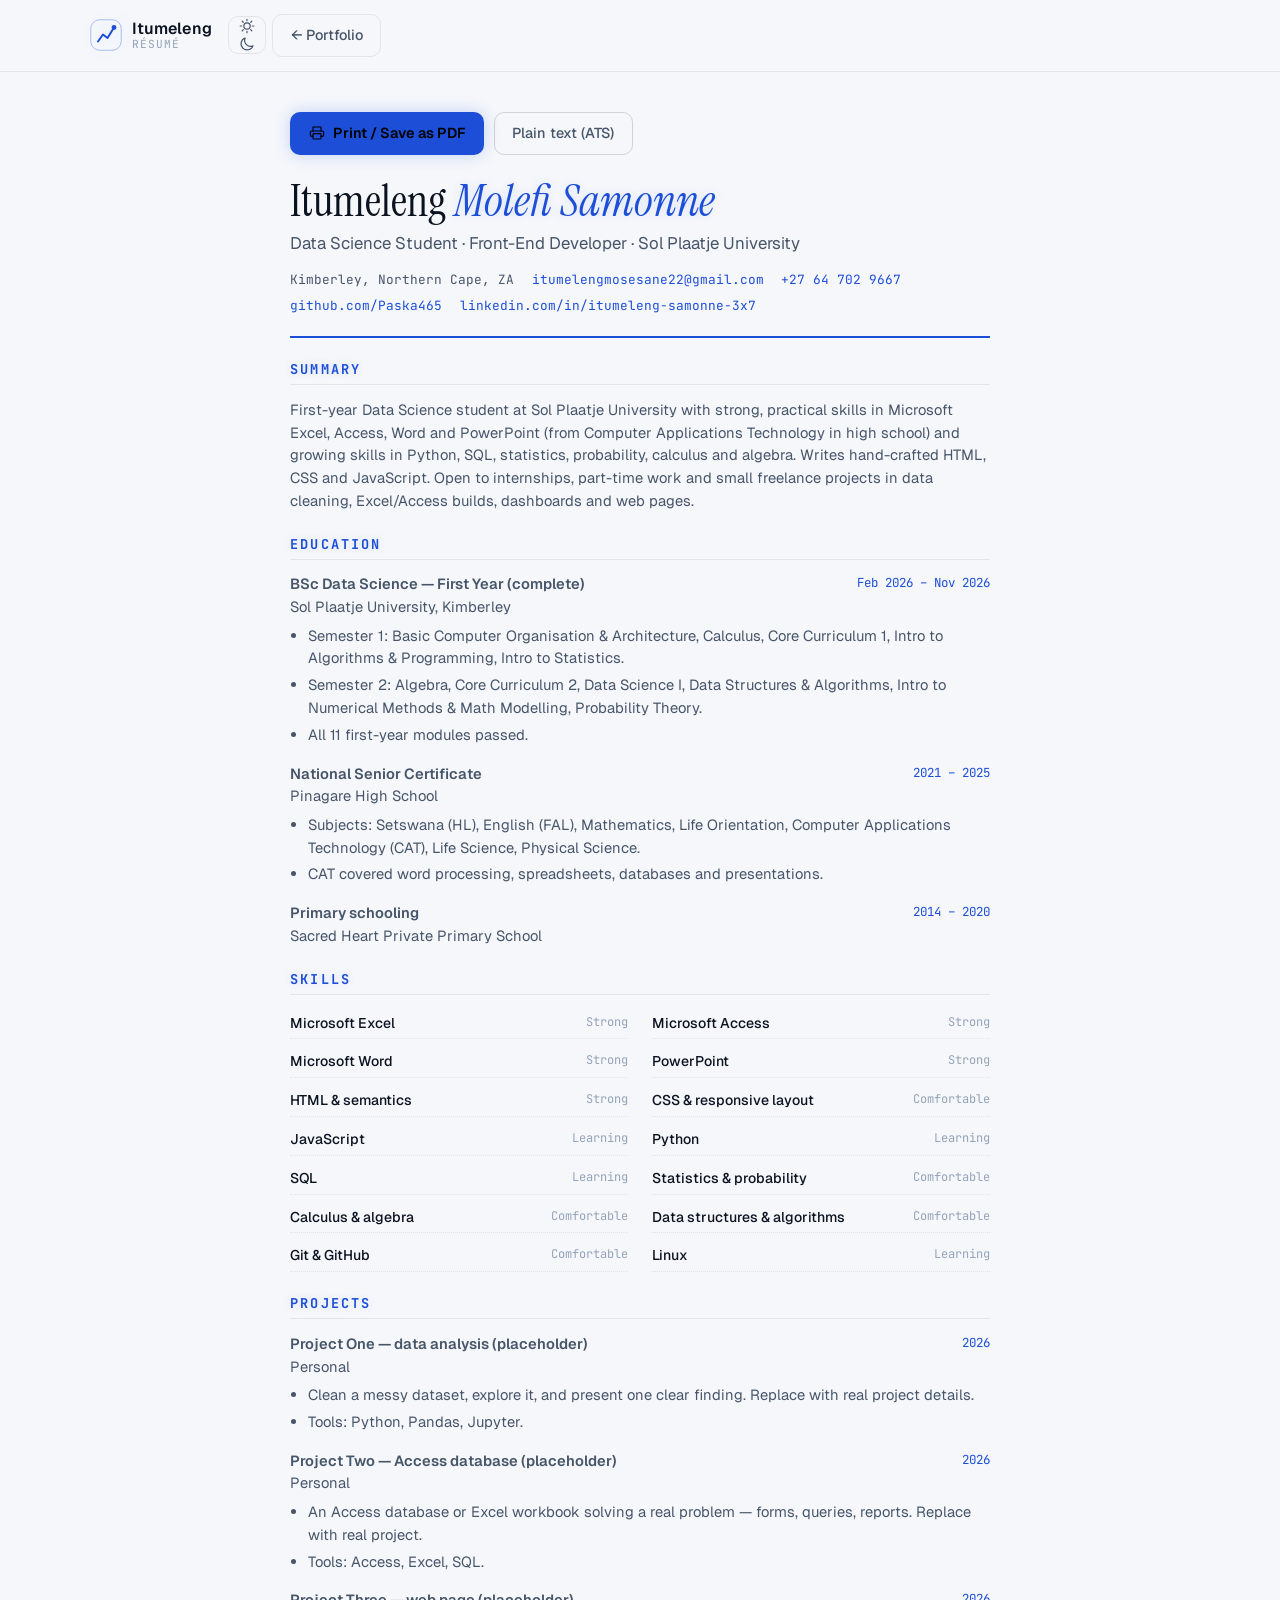
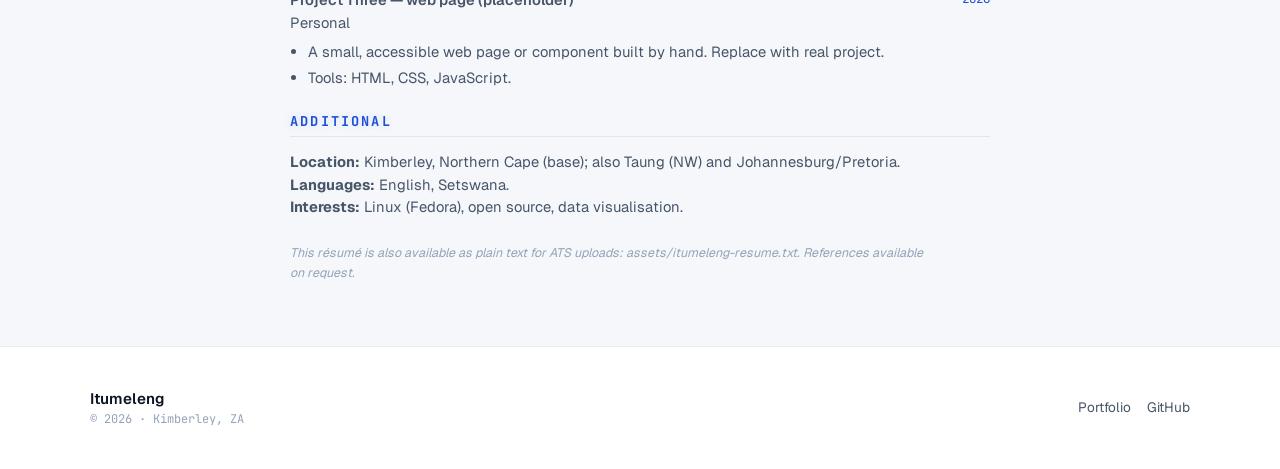
==== resume.html @ 01e434cc "updated the info" ====
<!DOCTYPE html>
<html lang="en" data-theme="dark">
<head>
  <meta charset="utf-8" />
  <meta name="viewport" content="width=device-width, initial-scale=1" />

  <title>Résumé — Itumeleng Molefi Samonne</title>
  <meta name="description" content="Printable résumé of Itumeleng Molefi Samonne, first-year Data Science student at Sol Plaatje University." />
  <meta name="author" content="Itumeleng Molefi Samonne" />
  <link rel="canonical" href="https://paska465.github.io/PORTFOLIO/resume.html" />

  <link rel="icon" href="assets/img/favicon.svg" type="image/svg+xml" />
  <link rel="preconnect" href="https://fonts.googleapis.com" />
  <link rel="preconnect" href="https://fonts.gstatic.com" crossorigin />
  <link rel="stylesheet" href="https://fonts.googleapis.com/css2?family=Geist:wght@300..700&family=Instrument+Serif:ital@0;1&family=JetBrains+Mono:wght@400;500&display=swap" />
  <link rel="stylesheet" href="assets/css/styles.css" />

  <script>
    (function () {
      try {
        var forced = new URLSearchParams(location.search).get('theme');
        var stored = localStorage.getItem('theme');
        var prefersLight = window.matchMedia('(prefers-color-scheme: light)').matches;
        document.documentElement.dataset.theme =
          forced === 'light' || forced === 'dark' ? forced : (stored || (prefersLight ? 'light' : 'dark'));
      } catch (e) { document.documentElement.dataset.theme = 'dark'; }
    })();
  </script>

  <style>
    .resume { max-width: 780px; margin: 0 auto; padding: 2.5rem var(--pad) 4rem; }
    .resume-head { border-bottom: 2px solid var(--accent); padding-bottom: 1.25rem; margin-bottom: 1.5rem; }
    .resume-name { font-family: var(--font-serif); font-size: clamp(2rem, 1.5rem + 2vw, 2.8rem); font-weight: 400; line-height: 1; }
    .resume-name em { font-style: italic; color: var(--accent); text-shadow: var(--accent-glow-soft); }
    .resume-role { color: var(--text-soft); font-size: 1.05rem; margin-top: 0.4rem; }
    .resume-contact { display: flex; flex-wrap: wrap; gap: 0.4rem 1.1rem; margin-top: 0.85rem; font-family: var(--font-mono); font-size: 0.8rem; color: var(--text-soft); }
    .resume-contact a { color: var(--accent); text-decoration: none; }
    .resume-contact span::before { content: "·"; color: var(--text-faint); margin-right: 1.1rem; }
    .resume-contact li:first-child span::before, .resume-contact span:first-child::before { content: ""; margin-right: 0; }
    .resume-section { margin-top: 1.5rem; }
    .resume-section h2 { font-family: var(--font-mono); font-size: 0.85rem; text-transform: uppercase; letter-spacing: 0.16em; color: var(--accent); border-bottom: 1px solid var(--line); padding-bottom: 0.4rem; margin-bottom: 0.85rem; text-shadow: var(--accent-glow-soft); }
    .resume-section p, .resume-section li { color: var(--text-soft); font-size: 0.92rem; }
    .resume-entry { margin-bottom: 1rem; }
    .resume-entry-head { display: flex; justify-content: space-between; gap: 1rem; flex-wrap: wrap; }
    .resume-entry-title { font-weight: 600; color: var(--text); font-size: 0.95rem; }
    .resume-entry-org { color: var(--text-faint); font-size: 0.85rem; }
    .resume-entry-when { font-family: var(--font-mono); font-size: 0.78rem; color: var(--accent); white-space: nowrap; }
    .resume-entry ul { margin-top: 0.35rem; padding-left: 1.1rem; }
    .resume-entry li { list-style: disc; margin-bottom: 0.25rem; }
    .resume-skills { display: grid; grid-template-columns: repeat(2, 1fr); gap: 0.5rem 1.5rem; }
    .resume-skill { display: flex; justify-content: space-between; font-size: 0.88rem; padding: 0.25rem 0; border-bottom: 1px dotted var(--line); }
    .resume-skill strong { color: var(--text); font-weight: 500; }
    .resume-skill span { font-family: var(--font-mono); font-size: 0.75rem; color: var(--text-faint); }
    .resume-actions { display: flex; gap: 0.6rem; margin-bottom: 1.5rem; flex-wrap: wrap; }
    .resume-note { font-size: 0.78rem; color: var(--text-faint); margin-top: 1.5rem; font-style: italic; }

    @media print {
      :root { --bg: #fff; --text: #000; --text-soft: #222; --text-faint: #444; --accent: #1d4ed8; --surface: #fff; --line: #ccc; }
      body { background: #fff; color: #000; font-size: 10.5pt; }
      .resume-actions, .site-header, .site-footer { display: none !important; }
      .resume { padding: 0; max-width: 100%; }
      a { color: #000; text-decoration: none; }
      .resume-contact a::after { content: " (" attr(href) ")"; font-size: 0.7em; color: #444; }
      h2 { break-after: avoid; }
      .resume-entry { break-inside: avoid; }
      @page { margin: 1.5cm; }
    }
  </style>
</head>
<body>
  <a class="skip-link" href="#main">Skip to main content</a>

  <header class="site-header" id="top">
    <div class="shell header-inner">
      <a class="brand" href="index.html" aria-label="Itumeleng — back to home">
        <span class="brand-mark" aria-hidden="true">
          <svg viewBox="0 0 32 32" width="32" height="32" aria-hidden="true" focusable="false">
            <rect x="0.75" y="0.75" width="30.5" height="30.5" rx="9" fill="none" stroke="currentColor" stroke-opacity="0.35" />
            <path d="M8 22.5 L13 15.5 L17.5 19 L24 8.5" fill="none" stroke="currentColor" stroke-width="2" stroke-linecap="round" stroke-linejoin="round" />
            <circle cx="24" cy="8.5" r="2.4" fill="currentColor" />
          </svg>
        </span>
        <span class="brand-text">
          <span class="brand-name">Itumeleng</span>
          <span class="brand-role">Résumé</span>
        </span>
      </a>
      <div class="header-actions">
        <button class="icon-button theme-toggle" type="button" data-theme-toggle aria-label="Switch to light theme" aria-pressed="false">
          <svg class="icon-sun" viewBox="0 0 24 24" width="18" height="18" aria-hidden="true" focusable="false" fill="none" stroke="currentColor" stroke-width="1.6" stroke-linecap="round">
            <circle cx="12" cy="12" r="4.2" /><path d="M12 3v2M12 19v2M3 12h2M19 12h2M5.6 5.6 7 7M17 17l1.4 1.4M18.4 5.6 17 7M7 17l-1.4 1.4" />
          </svg>
          <svg class="icon-moon" viewBox="0 0 24 24" width="18" height="18" aria-hidden="true" focusable="false" fill="none" stroke="currentColor" stroke-width="1.6" stroke-linecap="round" stroke-linejoin="round">
            <path d="M20 14.5A8 8 0 0 1 9.5 4a8.2 8.2 0 1 0 10.5 10.5Z" />
          </svg>
        </button>
        <a class="button button-ghost" href="index.html">← Portfolio</a>
      </div>
    </div>
  </header>

  <main id="main" tabindex="-1">
    <div class="resume">
      <div class="resume-actions">
        <button class="button button-primary" type="button" data-print>
          <svg viewBox="0 0 24 24" width="16" height="16" aria-hidden="true" focusable="false" fill="none" stroke="currentColor" stroke-width="1.7" stroke-linecap="round" stroke-linejoin="round">
            <path d="M6 9V3h12v6" /><rect x="6" y="13" width="12" height="8" rx="1" /><path d="M6 17H4a2 2 0 0 1-2-2v-4a2 2 0 0 1 2-2h16a2 2 0 0 1 2 2v4a2 2 0 0 1-2 2h-2" />
          </svg>
          Print / Save as PDF
        </button>
        <a class="button button-quiet" href="assets/itumeleng-resume.txt" download>Plain text (ATS)</a>
      </div>

      <header class="resume-head">
        <h1 class="resume-name">Itumeleng <em>Molefi Samonne</em></h1>
        <p class="resume-role">Data Science Student · Front-End Developer · Sol Plaatje University</p>
        <ul class="resume-contact" aria-label="Contact details">
          <li><span>Kimberley, Northern Cape, ZA</span></li>
          <li><span><a href="mailto:itumelengmosesane22@gmail.com">itumelengmosesane22@gmail.com</a></span></li>
          <li><span><a href="tel:+27647029667">+27 64 702 9667</a></span></li>
          <li><span><a href="https://github.com/Paska465">github.com/Paska465</a></span></li>
          <li><span><a href="https://www.linkedin.com/in/itumeleng-samonne-3x7">linkedin.com/in/itumeleng-samonne-3x7</a></span></li>
        </ul>
      </header>

      <section class="resume-section" aria-labelledby="r-summary">
        <h2 id="r-summary">Summary</h2>
        <p>
          First-year Data Science student at Sol Plaatje University with strong, practical skills in Microsoft Excel,
          Access, Word and PowerPoint (from Computer Applications Technology in high school) and growing skills in
          Python, SQL, statistics, probability, calculus and algebra. Writes hand-crafted HTML, CSS and JavaScript.
          Open to internships, part-time work and small freelance projects in data cleaning, Excel/Access builds,
          dashboards and web pages.
        </p>
      </section>

      <section class="resume-section" aria-labelledby="r-education">
        <h2 id="r-education">Education</h2>

        <div class="resume-entry">
          <div class="resume-entry-head">
            <div>
              <p class="resume-entry-title">BSc Data Science — First Year (complete)</p>
              <p class="resume-entry-org">Sol Plaatje University, Kimberley</p>
            </div>
            <span class="resume-entry-when">Feb 2026 – Nov 2026</span>
          </div>
          <ul>
            <li>Semester 1: Basic Computer Organisation &amp; Architecture, Calculus, Core Curriculum 1, Intro to Algorithms &amp; Programming, Intro to Statistics.</li>
            <li>Semester 2: Algebra, Core Curriculum 2, Data Science I, Data Structures &amp; Algorithms, Intro to Numerical Methods &amp; Math Modelling, Probability Theory.</li>
            <li>All 11 first-year modules passed.</li>
          </ul>
        </div>

        <div class="resume-entry">
          <div class="resume-entry-head">
            <div>
              <p class="resume-entry-title">National Senior Certificate</p>
              <p class="resume-entry-org">Pinagare High School</p>
            </div>
            <span class="resume-entry-when">2021 – 2025</span>
          </div>
          <ul>
            <li>Subjects: Setswana (HL), English (FAL), Mathematics, Life Orientation, Computer Applications Technology (CAT), Life Science, Physical Science.</li>
            <li>CAT covered word processing, spreadsheets, databases and presentations.</li>
          </ul>
        </div>

        <div class="resume-entry">
          <div class="resume-entry-head">
            <div>
              <p class="resume-entry-title">Primary schooling</p>
              <p class="resume-entry-org">Sacred Heart Private Primary School</p>
            </div>
            <span class="resume-entry-when">2014 – 2020</span>
          </div>
        </div>
      </section>

      <section class="resume-section" aria-labelledby="r-skills">
        <h2 id="r-skills">Skills</h2>
        <div class="resume-skills">
          <div class="resume-skill"><strong>Microsoft Excel</strong><span>Strong</span></div>
          <div class="resume-skill"><strong>Microsoft Access</strong><span>Strong</span></div>
          <div class="resume-skill"><strong>Microsoft Word</strong><span>Strong</span></div>
          <div class="resume-skill"><strong>PowerPoint</strong><span>Strong</span></div>
          <div class="resume-skill"><strong>HTML &amp; semantics</strong><span>Strong</span></div>
          <div class="resume-skill"><strong>CSS &amp; responsive layout</strong><span>Comfortable</span></div>
          <div class="resume-skill"><strong>JavaScript</strong><span>Learning</span></div>
          <div class="resume-skill"><strong>Python</strong><span>Learning</span></div>
          <div class="resume-skill"><strong>SQL</strong><span>Learning</span></div>
          <div class="resume-skill"><strong>Statistics &amp; probability</strong><span>Comfortable</span></div>
          <div class="resume-skill"><strong>Calculus &amp; algebra</strong><span>Comfortable</span></div>
          <div class="resume-skill"><strong>Data structures &amp; algorithms</strong><span>Comfortable</span></div>
          <div class="resume-skill"><strong>Git &amp; GitHub</strong><span>Comfortable</span></div>
          <div class="resume-skill"><strong>Linux</strong><span>Learning</span></div>
        </div>
      </section>

      <section class="resume-section" aria-labelledby="r-projects">
        <h2 id="r-projects">Projects</h2>
        <div class="resume-entry">
          <div class="resume-entry-head">
            <div>
              <p class="resume-entry-title">Project One — data analysis (placeholder)</p>
              <p class="resume-entry-org">Personal</p>
            </div>
            <span class="resume-entry-when">2026</span>
          </div>
          <ul>
            <li>Clean a messy dataset, explore it, and present one clear finding. Replace with real project details.</li>
            <li>Tools: Python, Pandas, Jupyter.</li>
          </ul>
        </div>
        <div class="resume-entry">
          <div class="resume-entry-head">
            <div>
              <p class="resume-entry-title">Project Two — Access database (placeholder)</p>
              <p class="resume-entry-org">Personal</p>
            </div>
            <span class="resume-entry-when">2026</span>
          </div>
          <ul>
            <li>An Access database or Excel workbook solving a real problem — forms, queries, reports. Replace with real project.</li>
            <li>Tools: Access, Excel, SQL.</li>
          </ul>
        </div>
        <div class="resume-entry">
          <div class="resume-entry-head">
            <div>
              <p class="resume-entry-title">Project Three — web page (placeholder)</p>
              <p class="resume-entry-org">Personal</p>
            </div>
            <span class="resume-entry-when">2026</span>
          </div>
          <ul>
            <li>A small, accessible web page or component built by hand. Replace with real project.</li>
            <li>Tools: HTML, CSS, JavaScript.</li>
          </ul>
        </div>
      </section>

      <section class="resume-section" aria-labelledby="r-additional">
        <h2 id="r-additional">Additional</h2>
        <ul>
          <li><strong>Location:</strong> Kimberley, Northern Cape (base); also Taung (NW) and Johannesburg/Pretoria.</li>
          <li><strong>Languages:</strong> English, Setswana.</li>
          <li><strong>Interests:</strong> Linux (Fedora), open source, data visualisation.</li>
        </ul>
      </section>

      <p class="resume-note">
        This résumé is also available as plain text for ATS uploads: assets/itumeleng-resume.txt.
        References available on request.
      </p>
    </div>
  </main>

  <footer class="site-footer">
    <div class="shell footer-grid">
      <div>
        <p class="footer-brand">Itumeleng</p>
        <p class="footer-meta">© 2026 · Kimberley, ZA</p>
      </div>
      <nav class="footer-links" aria-label="Footer">
        <a href="index.html">Portfolio</a>
        <a href="https://github.com/Paska465" rel="me noopener noreferrer" target="_blank">GitHub</a>
      </nav>
    </div>
  </footer>

  <script src="assets/js/main.js" defer></script>
</body>
</html>
---- assets/css/styles.css ----
/* ============================================================
   Portfolio V2 — design system
   Accent: glowing blue on OLED black. Light theme: deep blue on white.
   ============================================================ */

/* ---------- Reset ---------- */
*, *::before, *::after { box-sizing: border-box; }
* { margin: 0; }
html { -webkit-text-size-adjust: 100%; scroll-behavior: smooth; }
body { min-height: 100vh; line-height: 1.55; -webkit-font-smoothing: antialiased; text-rendering: optimizeLegibility; }
img, picture, video, canvas, svg { display: block; max-width: 100%; }
input, button, textarea, select { font: inherit; color: inherit; }
button { cursor: pointer; background: none; border: 0; padding: 0; }
a { color: inherit; text-decoration: none; }
ul, ol { list-style: none; padding: 0; }
h1, h2, h3, h4 { text-wrap: balance; line-height: 1.15; }
p { text-wrap: pretty; }

/* ---------- Tokens ---------- */
:root {
  --bg: #000000;
  --bg-elev: #05080f;
  --surface: #0a0f1c;
  --surface-2: #111827;
  --surface-3: #1a2236;
  --line: rgba(255, 255, 255, 0.08);
  --line-strong: rgba(255, 255, 255, 0.16);
  --text: #e8eef7;
  --text-soft: #9aa8bf;
  --text-faint: #5b6a82;
  --accent: #4ea8ff;
  --accent-2: #7cc4ff;
  --accent-soft: rgba(78, 168, 255, 0.14);
  --accent-glow: 0 0 28px rgba(78, 168, 255, 0.5);
  --accent-glow-soft: 0 0 18px rgba(78, 168, 255, 0.28);
  --success: #4ade80;
  --warn: #fbbf24;
  --danger: #f87171;
  --radius: 16px;
  --radius-sm: 10px;
  --radius-xs: 6px;
  --shell: 1180px;
  --pad: clamp(1.25rem, 4vw, 2.5rem);
  --font-sans: "Geist", "Inter", system-ui, -apple-system, "Segoe UI", Roboto, sans-serif;
  --font-serif: "Instrument Serif", "Iowan Old Style", "Charter", Georgia, serif;
  --font-mono: "JetBrains Mono", "SF Mono", ui-monospace, Menlo, Consolas, monospace;
  --ease: cubic-bezier(0.22, 1, 0.36, 1);
  --dur: 320ms;
}

[data-theme="light"] {
  --bg: #f5f7fb;
  --bg-elev: #ffffff;
  --surface: #ffffff;
  --surface-2: #eef2f8;
  --surface-3: #e2e8f0;
  --line: rgba(15, 23, 42, 0.08);
  --line-strong: rgba(15, 23, 42, 0.16);
  --text: #0b1220;
  --text-soft: #475569;
  --text-faint: #94a3b8;
  --accent: #1d4ed8;
  --accent-2: #2563eb;
  --accent-soft: rgba(29, 78, 216, 0.10);
  --accent-glow: 0 0 16px rgba(29, 78, 216, 0.22);
  --accent-glow-soft: 0 0 10px rgba(29, 78, 216, 0.14);
}

/* ---------- Base ---------- */
html { background: var(--bg); color: var(--text); font-family: var(--font-sans); }
body {
  background: var(--bg);
  color: var(--text);
  font-family: var(--font-sans);
  font-size: 16px;
  overflow-x: hidden;
}
::selection { background: var(--accent-soft); color: var(--text); }

a:focus-visible, button:focus-visible, input:focus-visible, select:focus-visible, textarea:focus-visible {
  outline: 2px solid var(--accent);
  outline-offset: 3px;
  border-radius: 4px;
}

.skip-link {
  position: absolute; left: 1rem; top: -3rem; z-index: 1000;
  padding: 0.5rem 0.9rem; background: var(--surface); color: var(--text);
  border: 1px solid var(--line-strong); border-radius: var(--radius-sm);
  transition: top var(--dur) var(--ease);
}
.skip-link:focus { top: 1rem; }

.visually-hidden {
  position: absolute; width: 1px; height: 1px; padding: 0; margin: -1px;
  overflow: hidden; clip: rect(0,0,0,0); white-space: nowrap; border: 0;
}

/* ---------- Shell / layout ---------- */
.shell { width: 100%; max-width: var(--shell); margin: 0 auto; padding: 0 var(--pad); }
.section { padding: clamp(4rem, 8vw, 7rem) 0; }
.section-alt { background: linear-gradient(180deg, transparent, var(--bg-elev), transparent); }
.section-tight { padding: clamp(2rem, 4vw, 3.5rem) 0; }

.section-head { max-width: 760px; margin-bottom: clamp(2rem, 4vw, 3rem); }
.section-kicker {
  font-family: var(--font-mono); font-size: 0.78rem; letter-spacing: 0.14em;
  text-transform: uppercase; color: var(--text-faint); margin-bottom: 0.75rem;
  display: flex; align-items: center; gap: 0.6rem;
}
.section-kicker span { color: var(--accent); }
.section-title {
  font-family: var(--font-serif); font-size: clamp(2rem, 1.4rem + 3vw, 3.2rem);
  font-weight: 400; letter-spacing: -0.01em; color: var(--text);
}
.section-title em { font-style: italic; color: var(--accent); text-shadow: var(--accent-glow-soft); }
.section-lede { color: var(--text-soft); font-size: 1.05rem; margin-top: 0.9rem; max-width: 62ch; }

/* ---------- Header ---------- */
.site-header {
  position: sticky; top: 0; z-index: 100;
  backdrop-filter: blur(14px); -webkit-backdrop-filter: blur(14px);
  background: color-mix(in srgb, var(--bg) 72%, transparent);
  border-bottom: 1px solid var(--line);
}
.header-inner {
  display: flex; align-items: center; gap: 1rem;
  padding-top: 0.85rem; padding-bottom: 0.85rem;
}
.brand { display: flex; align-items: center; gap: 0.65rem; }
.brand-mark { color: var(--accent); filter: drop-shadow(var(--accent-glow-soft)); }
.brand-text { display: flex; flex-direction: column; line-height: 1.1; }
.brand-name { font-weight: 600; font-size: 1rem; letter-spacing: 0.01em; }
.brand-role { font-family: var(--font-mono); font-size: 0.7rem; color: var(--text-faint); letter-spacing: 0.08em; text-transform: uppercase; }

.nav { margin-left: auto; }
.nav-list { display: flex; align-items: center; gap: 0.25rem; }
.nav-list a {
  padding: 0.45rem 0.75rem; border-radius: var(--radius-xs);
  font-size: 0.88rem; color: var(--text-soft); transition: color var(--dur) var(--ease), background var(--dur) var(--ease);
}
.nav-list a:hover { color: var(--text); background: var(--surface); }
.nav-list a.is-active { color: var(--accent); }
.nav-resume a { color: var(--accent); border: 1px solid var(--line-strong); }
.nav-resume a:hover { background: var(--accent-soft); border-color: var(--accent); box-shadow: var(--accent-glow-soft); }

.header-actions { display: flex; align-items: center; gap: 0.4rem; }
.icon-button {
  width: 38px; height: 38px; display: grid; place-items: center;
  border-radius: var(--radius-sm); color: var(--text-soft);
  border: 1px solid var(--line); transition: all var(--dur) var(--ease);
}
.icon-button:hover { color: var(--text); border-color: var(--line-strong); background: var(--surface); }
.button {
  display: inline-flex; align-items: center; gap: 0.5rem;
  padding: 0.6rem 1.1rem; border-radius: var(--radius-sm);
  font-size: 0.9rem; font-weight: 500; border: 1px solid transparent;
  transition: all var(--dur) var(--ease); white-space: nowrap;
}
.button-primary {
  background: var(--accent); color: #000; font-weight: 600;
  box-shadow: var(--accent-glow);
}
.button-primary:hover { background: var(--accent-2); transform: translateY(-1px); box-shadow: 0 0 36px rgba(78,168,255,0.6); }
.button-quiet { color: var(--text-soft); border-color: var(--line-strong); }
.button-quiet:hover { color: var(--text); border-color: var(--accent); background: var(--accent-soft); }
.button-ghost { color: var(--text-soft); border-color: var(--line); }
.button-ghost:hover { color: var(--text); border-color: var(--line-strong); background: var(--surface); }

.header-resume { display: none; }
@media (min-width: 768px) { .header-resume { display: inline-flex; } }

.menu-toggle { display: none; }
@media (max-width: 767px) {
  .menu-toggle { display: grid; }
  .nav { position: absolute; top: 100%; left: 0; right: 0; display: none; background: var(--bg-elev); border-bottom: 1px solid var(--line); padding: 0.5rem var(--pad); }
  .nav.is-open { display: block; }
  .nav-list { flex-direction: column; align-items: stretch; gap: 0.15rem; }
  .nav-list a { padding: 0.7rem 0.75rem; }
}

.scroll-progress { position: absolute; left: 0; bottom: 0; height: 2px; width: 100%; background: transparent; }
.scroll-progress span { display: block; height: 100%; width: 0%; background: var(--accent); box-shadow: var(--accent-glow-soft); transition: width 80ms linear; }

/* ---------- Hero ---------- */
.hero { position: relative; padding: clamp(5rem, 10vw, 9rem) 0 clamp(3rem, 6vw, 5rem); overflow: hidden; }
.hero::before {
  content: ""; position: absolute; inset: -20% -10% auto -10%; height: 70%;
  background: radial-gradient(60% 60% at 50% 40%, rgba(78,168,255,0.18), transparent 70%);
  pointer-events: none; filter: blur(20px);
}
.hero-grid { display: grid; grid-template-columns: 1.15fr 0.85fr; gap: clamp(2rem, 5vw, 4rem); align-items: center; }
@media (max-width: 900px) { .hero-grid { grid-template-columns: 1fr; } }

.eyebrow {
  display: inline-flex; align-items: center; gap: 0.55rem;
  font-family: var(--font-mono); font-size: 0.78rem; letter-spacing: 0.06em;
  color: var(--text-soft); margin-bottom: 1.25rem;
}
.status-dot {
  width: 8px; height: 8px; border-radius: 50%; background: var(--success);
  box-shadow: 0 0 12px var(--success); animation: pulse 2.2s ease-in-out infinite;
}
@keyframes pulse { 0%,100% { opacity: 1; transform: scale(1); } 50% { opacity: 0.6; transform: scale(0.85); } }

.hero-title {
  font-family: var(--font-serif); font-size: clamp(2.6rem, 1.6rem + 5vw, 4.6rem);
  font-weight: 400; letter-spacing: -0.02em; line-height: 1.02;
}
.hero-title em { font-style: italic; color: var(--accent); text-shadow: var(--accent-glow); }
.hero-title-line { display: block; color: var(--text-soft); font-size: 0.55em; margin-top: 0.4rem; font-family: var(--font-sans); font-weight: 300; letter-spacing: 0; }

.hero-lede { color: var(--text-soft); font-size: clamp(1rem, 0.95rem + 0.4vw, 1.18rem); max-width: 52ch; margin: 1.25rem 0 1.75rem; }

.hero-actions { display: flex; flex-wrap: wrap; gap: 0.7rem; margin-bottom: 1.75rem; }

.hero-facts { display: flex; flex-wrap: wrap; gap: 1.25rem 2rem; }
.hero-facts div { display: flex; flex-direction: column; gap: 0.15rem; }
.hero-facts dt { font-family: var(--font-mono); font-size: 0.7rem; text-transform: uppercase; letter-spacing: 0.12em; color: var(--text-faint); }
.hero-facts dd { font-size: 0.92rem; color: var(--text); }

.hero-visual { margin: 0; }
.chart-card {
  background: linear-gradient(180deg, var(--surface), var(--bg-elev));
  border: 1px solid var(--line-strong); border-radius: var(--radius);
  padding: 1.1rem; box-shadow: var(--accent-glow-soft), 0 20px 60px rgba(0,0,0,0.5);
  position: relative; overflow: hidden;
}
.chart-card::before {
  content: ""; position: absolute; inset: 0;
  background: radial-gradient(80% 60% at 100% 0%, var(--accent-soft), transparent 60%);
  pointer-events: none;
}
.chart-card-head { display: flex; justify-content: space-between; align-items: flex-start; gap: 1rem; margin-bottom: 0.75rem; position: relative; }
.chart-label { font-family: var(--font-mono); font-size: 0.7rem; text-transform: uppercase; letter-spacing: 0.12em; color: var(--text-faint); }
.chart-title { font-size: 0.95rem; font-weight: 500; margin-top: 0.15rem; }
.chip {
  display: inline-flex; align-items: center; gap: 0.35rem;
  padding: 0.25rem 0.6rem; border-radius: 999px; font-size: 0.72rem; font-weight: 500;
  border: 1px solid var(--line-strong); color: var(--text-soft); background: var(--surface-2);
}
.chip-live { color: var(--accent); border-color: var(--accent); background: var(--accent-soft); box-shadow: var(--accent-glow-soft); }
.chip-live::before { content: ""; width: 6px; height: 6px; border-radius: 50%; background: var(--accent); box-shadow: 0 0 8px var(--accent); }

.chart { width: 100%; height: auto; color: var(--accent); }
.chart-grid line { stroke: var(--line); stroke-width: 1; }
.chart-line { stroke: var(--accent); filter: drop-shadow(0 0 6px rgba(78,168,255,0.6)); }
.chart-area { fill: url(#areaFill); }
.chart-points circle { fill: var(--accent); filter: drop-shadow(0 0 6px rgba(78,168,255,0.8)); }
.chart-annotate line { stroke: var(--text-faint); }
.chart-annotate text { fill: var(--text-faint); font-size: 10px; font-family: var(--font-mono); }

.chart-stats { display: flex; gap: 1.25rem; margin-top: 0.75rem; padding-top: 0.75rem; border-top: 1px solid var(--line); }
.chart-stats div { display: flex; flex-direction: column; gap: 0.1rem; }
.chart-stats dt { font-family: var(--font-mono); font-size: 0.68rem; text-transform: uppercase; letter-spacing: 0.1em; color: var(--text-faint); }
.chart-stats dd { font-family: var(--font-mono); font-size: 0.95rem; font-weight: 500; color: var(--accent); text-shadow: var(--accent-glow-soft); }

.chart-caption { font-size: 0.78rem; color: var(--text-faint); margin-top: 0.6rem; }
.chart-caption a { color: var(--accent); text-decoration: underline; text-underline-offset: 3px; }

.stack-strip { margin-top: clamp(2rem, 4vw, 3rem); display: flex; align-items: center; gap: 1rem; flex-wrap: wrap; padding: 0.85rem 1rem; border: 1px solid var(--line); border-radius: var(--radius); background: var(--surface); }
.stack-strip-label { font-family: var(--font-mono); font-size: 0.72rem; text-transform: uppercase; letter-spacing: 0.12em; color: var(--text-faint); }
.stack-list { display: flex; flex-wrap: wrap; gap: 0.4rem 0.9rem; }
.stack-list li { font-size: 0.85rem; color: var(--text-soft); }
.stack-list li::before { content: "·"; color: var(--accent); margin-right: 0.9rem; }
.stack-list li:first-child::before { content: ""; margin-right: 0; }

/* ---------- Stats band ---------- */
.stats-band { border-top: 1px solid var(--line); border-bottom: 1px solid var(--line); background: var(--bg-elev); }
.stats-grid { display: grid; grid-template-columns: repeat(4, 1fr); gap: 1rem; padding: 2.25rem 0; }
@media (max-width: 700px) { .stats-grid { grid-template-columns: repeat(2, 1fr); } }
.stat { display: flex; flex-direction: column; gap: 0.25rem; }
.stat-value { font-family: var(--font-mono); font-size: clamp(1.8rem, 1.4rem + 2vw, 2.6rem); font-weight: 500; color: var(--accent); text-shadow: var(--accent-glow-soft); line-height: 1; }
.stat-label { font-size: 0.82rem; color: var(--text-soft); }

/* ---------- Work grid ---------- */
.filter-bar { display: flex; flex-wrap: wrap; gap: 0.5rem; margin-bottom: 1rem; }
.filter-chip {
  display: inline-flex; align-items: center; gap: 0.5rem;
  padding: 0.45rem 0.85rem; border-radius: 999px; font-size: 0.85rem;
  border: 1px solid var(--line-strong); color: var(--text-soft); background: var(--surface);
  transition: all var(--dur) var(--ease);
}
.filter-chip:hover { border-color: var(--accent); color: var(--text); }
.filter-chip.is-active { background: var(--accent-soft); border-color: var(--accent); color: var(--accent); box-shadow: var(--accent-glow-soft); }
.filter-count { font-family: var(--font-mono); font-size: 0.72rem; color: var(--text-faint); }
.filter-chip.is-active .filter-count { color: var(--accent); }
.filter-status { font-size: 0.85rem; color: var(--text-faint); margin-bottom: 1.5rem; }

.work-grid { display: grid; grid-template-columns: repeat(3, 1fr); gap: 1.25rem; }
@media (max-width: 900px) { .work-grid { grid-template-columns: repeat(2, 1fr); } }
@media (max-width: 600px) { .work-grid { grid-template-columns: 1fr; } }

.work-card { background: var(--surface); border: 1px solid var(--line); border-radius: var(--radius); overflow: hidden; transition: transform var(--dur) var(--ease), border-color var(--dur) var(--ease), box-shadow var(--dur) var(--ease); }
.work-card:hover { transform: translateY(-4px); border-color: var(--accent); box-shadow: var(--accent-glow-soft); }
.work-card.is-hidden { display: none; }
.work-thumb { aspect-ratio: 16/9; background: var(--bg-elev); border-bottom: 1px solid var(--line); display: grid; place-items: center; overflow: hidden; }
.work-thumb svg { width: 100%; height: 100%; }
.work-body { padding: 1.1rem 1.15rem 1.25rem; }
.work-index { font-family: var(--font-mono); font-size: 0.72rem; text-transform: uppercase; letter-spacing: 0.1em; color: var(--text-faint); margin-bottom: 0.4rem; }
.work-body h3 { font-size: 1.15rem; font-weight: 600; margin-bottom: 0.4rem; }
.work-body h3 a { color: var(--text); }
.work-body h3 a:hover { color: var(--accent); text-shadow: var(--accent-glow-soft); }
.work-desc { color: var(--text-soft); font-size: 0.9rem; margin-bottom: 0.75rem; }
.tag-list { display: flex; flex-wrap: wrap; gap: 0.35rem; margin-bottom: 0.75rem; }
.tag-list li { font-family: var(--font-mono); font-size: 0.72rem; padding: 0.2rem 0.55rem; border-radius: 999px; background: var(--surface-2); color: var(--text-soft); border: 1px solid var(--line); }
.work-metric { font-size: 0.82rem; color: var(--text-soft); }
.work-metric .metric-label { font-family: var(--font-mono); font-size: 0.7rem; text-transform: uppercase; letter-spacing: 0.1em; color: var(--accent); margin-right: 0.4rem; }

/* ---------- About ---------- */
.about-grid { display: grid; grid-template-columns: 1.4fr 0.85fr; gap: clamp(2rem, 5vw, 4rem); align-items: start; }
@media (max-width: 900px) { .about-grid { grid-template-columns: 1fr; } }
.about-copy p { color: var(--text-soft); margin-bottom: 1rem; }
.about-copy .lede { color: var(--text); font-size: 1.1rem; }
.principle-list { margin-top: 1.25rem; display: flex; flex-direction: column; gap: 0.6rem; }
.principle-list li { padding-left: 1.1rem; position: relative; color: var(--text-soft); font-size: 0.92rem; }
.principle-list li::before { content: ""; position: absolute; left: 0; top: 0.55rem; width: 6px; height: 6px; border-radius: 50%; background: var(--accent); box-shadow: 0 0 8px var(--accent); }
.principle-list strong { color: var(--text); font-weight: 600; }

.about-card { position: sticky; top: 6rem; }
.id-card { background: var(--surface); border: 1px solid var(--line-strong); border-radius: var(--radius); padding: 1.25rem; box-shadow: var(--accent-glow-soft); }
.id-card-top { display: flex; align-items: center; gap: 0.85rem; margin-bottom: 1rem; padding-bottom: 1rem; border-bottom: 1px solid var(--line); }
.monogram { width: 44px; height: 44px; border-radius: 12px; display: grid; place-items: center; font-family: var(--font-serif); font-size: 1.5rem; color: var(--accent); background: var(--accent-soft); border: 1px solid var(--accent); box-shadow: var(--accent-glow-soft); }
.id-name { font-weight: 600; font-size: 1.05rem; }
.id-role { font-family: var(--font-mono); font-size: 0.75rem; color: var(--text-faint); }
.id-facts { display: flex; flex-direction: column; gap: 0.5rem; }
.id-facts div { display: flex; justify-content: space-between; gap: 1rem; font-size: 0.85rem; }
.id-facts dt { color: var(--text-faint); font-family: var(--font-mono); font-size: 0.78rem; }
.id-facts dd { color: var(--text); text-align: right; }
.id-footer { display: flex; justify-content: space-between; align-items: center; margin-top: 1rem; padding-top: 1rem; border-top: 1px solid var(--line); }
.inline-link { color: var(--accent); font-size: 0.85rem; text-decoration: underline; text-underline-offset: 3px; }
.pull-quote { margin-top: 1.25rem; padding: 1.1rem 1.25rem; border-left: 2px solid var(--accent); background: var(--surface); border-radius: 0 var(--radius-sm) var(--radius-sm) 0; }
.pull-quote p { font-family: var(--font-serif); font-style: italic; font-size: 1.05rem; color: var(--text); }

/* ---------- Skills ---------- */
.skills-grid { display: grid; grid-template-columns: repeat(3, 1fr); gap: 1.25rem; }
@media (max-width: 900px) { .skills-grid { grid-template-columns: 1fr; } }
.skill-column { background: var(--surface); border: 1px solid var(--line); border-radius: var(--radius); padding: 1.25rem; }
.skill-column h3 { font-size: 1rem; font-weight: 600; margin-bottom: 1rem; color: var(--accent); text-shadow: var(--accent-glow-soft); }
.skill-list { display: flex; flex-direction: column; gap: 0.85rem; }
.skill-list li { display: flex; flex-direction: column; gap: 0.3rem; }
.skill-name { font-size: 0.88rem; color: var(--text); }
.skill-tier {
  display: inline-flex; align-items: center; gap: 0.4rem;
  font-family: var(--font-mono); font-size: 0.7rem; text-transform: uppercase; letter-spacing: 0.1em;
  color: var(--text-faint);
}
.skill-tier .dot { width: 6px; height: 6px; border-radius: 50%; background: var(--text-faint); }
.skill-tier.is-strong .dot { background: var(--accent); box-shadow: 0 0 8px var(--accent); }
.skill-tier.is-strong { color: var(--accent); }
.skill-tier.is-comfortable .dot { background: var(--accent-2); }
.skill-tier.is-comfortable { color: var(--text-soft); }
.skill-tier.is-learning .dot { background: var(--text-faint); }

.toolbelt { margin-top: 1.5rem; padding: 1.1rem 1.25rem; border: 1px solid var(--line); border-radius: var(--radius); background: var(--surface); }
.toolbelt h3 { font-size: 0.95rem; font-weight: 600; margin-bottom: 0.75rem; color: var(--text); }
.chip-row { display: flex; flex-wrap: wrap; gap: 0.4rem; }
.chip-row li { font-family: var(--font-mono); font-size: 0.75rem; padding: 0.3rem 0.65rem; border-radius: 999px; background: var(--surface-2); color: var(--text-soft); border: 1px solid var(--line); }

/* ---------- Timeline ---------- */
.timeline { position: relative; padding-left: 2rem; }
.timeline::before { content: ""; position: absolute; left: 7px; top: 0.5rem; bottom: 0.5rem; width: 1px; background: linear-gradient(180deg, var(--accent), var(--line)); }
.timeline-item { position: relative; padding-bottom: 2rem; }
.timeline-item::before {
  content: ""; position: absolute; left: -2rem; top: 0.35rem;
  width: 15px; height: 15px; border-radius: 50%;
  background: var(--bg); border: 2px solid var(--accent); box-shadow: var(--accent-glow-soft);
}
.timeline-when { font-family: var(--font-mono); font-size: 0.78rem; color: var(--text-faint); margin-bottom: 0.4rem; letter-spacing: 0.04em; }
.timeline-when time { color: var(--accent); }
.timeline-what h3 { font-size: 1.05rem; font-weight: 600; margin-bottom: 0.25rem; }
.timeline-org { color: var(--text-faint); font-weight: 400; }
.timeline-note { color: var(--text-soft); font-size: 0.9rem; margin-bottom: 0.5rem; font-style: italic; }
.timeline-what ul { display: flex; flex-direction: column; gap: 0.35rem; }
.timeline-what li { color: var(--text-soft); font-size: 0.9rem; padding-left: 1rem; position: relative; }
.timeline-what li::before { content: "›"; position: absolute; left: 0; color: var(--accent); }

/* ---------- Writing ---------- */
.writing-grid { display: grid; grid-template-columns: repeat(3, 1fr); gap: 1.25rem; }
@media (max-width: 900px) { .writing-grid { grid-template-columns: 1fr; } }
.note-card { background: var(--surface); border: 1px solid var(--line); border-radius: var(--radius); overflow: hidden; transition: all var(--dur) var(--ease); }
.note-card:hover { border-color: var(--accent); box-shadow: var(--accent-glow-soft); transform: translateY(-3px); }
.note-link { display: block; padding: 1.25rem; color: inherit; }
.note-meta { display: flex; align-items: center; gap: 0.5rem; font-family: var(--font-mono); font-size: 0.72rem; color: var(--text-faint); margin-bottom: 0.6rem; }
.note-card h3 { font-size: 1.05rem; font-weight: 600; margin-bottom: 0.4rem; }
.note-card p { color: var(--text-soft); font-size: 0.88rem; margin-bottom: 0.75rem; }
.note-cta { font-size: 0.82rem; color: var(--accent); }

/* ---------- Contact ---------- */
.contact-grid { display: grid; grid-template-columns: 1fr 1.1fr; gap: clamp(2rem, 5vw, 4rem); align-items: start; }
@media (max-width: 900px) { .contact-grid { grid-template-columns: 1fr; } }
.contact-copy .lede { color: var(--text); font-size: 1.1rem; margin-bottom: 1.25rem; }
.contact-list { display: flex; flex-direction: column; gap: 0.9rem; }
.contact-list li { display: flex; align-items: baseline; gap: 0.75rem; flex-wrap: wrap; font-size: 0.9rem; }
.contact-label { font-family: var(--font-mono); font-size: 0.72rem; text-transform: uppercase; letter-spacing: 0.12em; color: var(--text-faint); min-width: 80px; }
.contact-list a { color: var(--accent); text-decoration: underline; text-underline-offset: 3px; }
.social-row { display: flex; gap: 0.9rem; flex-wrap: wrap; }
.copy-button { display: inline-grid; place-items: center; width: 26px; height: 26px; border-radius: 6px; color: var(--text-faint); border: 1px solid var(--line); transition: all var(--dur) var(--ease); vertical-align: middle; }
.copy-button:hover { color: var(--accent); border-color: var(--accent); background: var(--accent-soft); }

.contact-form { background: var(--surface); border: 1px solid var(--line); border-radius: var(--radius); padding: 1.5rem; box-shadow: var(--accent-glow-soft); }
.form-intro { color: var(--text-soft); font-size: 0.88rem; margin-bottom: 1rem; }
.field { margin-bottom: 1rem; display: flex; flex-direction: column; gap: 0.35rem; }
.field label { font-size: 0.85rem; font-weight: 500; color: var(--text); }
.field input, .field select, .field textarea {
  width: 100%; padding: 0.65rem 0.8rem; border-radius: var(--radius-sm);
  border: 1px solid var(--line-strong); background: var(--bg-elev); color: var(--text);
  font-size: 0.9rem; transition: border-color var(--dur) var(--ease), box-shadow var(--dur) var(--ease);
}
.field input:focus, .field select:focus, .field textarea:focus { border-color: var(--accent); box-shadow: 0 0 0 3px var(--accent-soft); outline: none; }
.field-error { font-size: 0.78rem; color: var(--danger); min-height: 1rem; }
.field-hint { font-size: 0.75rem; color: var(--text-faint); }
.honeypot { position: absolute; left: -9999px; opacity: 0; pointer-events: none; }
.form-submit { width: 100%; justify-content: center; margin-top: 0.5rem; }
.form-status { font-size: 0.85rem; color: var(--text-soft); margin-top: 0.75rem; min-height: 1.2rem; }
.form-footnote { font-size: 0.75rem; color: var(--text-faint); margin-top: 0.5rem; }

/* ---------- Footer ---------- */
.site-footer { border-top: 1px solid var(--line); padding: 2.5rem 0; background: var(--bg-elev); }
.footer-grid { display: flex; justify-content: space-between; align-items: center; gap: 1.5rem; flex-wrap: wrap; }
.footer-brand { font-weight: 600; font-size: 0.95rem; }
.footer-meta { font-family: var(--font-mono); font-size: 0.75rem; color: var(--text-faint); }
.footer-links { display: flex; gap: 1rem; }
.footer-links a { color: var(--text-soft); font-size: 0.85rem; }
.footer-links a:hover { color: var(--accent); }
.back-to-top {
  display: inline-flex; align-items: center; gap: 0.4rem;
  font-family: var(--font-mono); font-size: 0.75rem; color: var(--text-faint);
}
.back-to-top:hover { color: var(--accent); }

/* ---------- Command palette ---------- */
.palette { position: fixed; inset: 0; z-index: 1000; display: none; }
.palette.is-open { display: block; }
.palette-backdrop { position: absolute; inset: 0; background: rgba(0,0,0,0.7); backdrop-filter: blur(4px); }
.palette-panel {
  position: relative; margin: 12vh auto 0; max-width: 560px; width: calc(100% - 2rem);
  background: var(--surface); border: 1px solid var(--line-strong); border-radius: var(--radius);
  box-shadow: var(--accent-glow), 0 40px 80px rgba(0,0,0,0.6); overflow: hidden;
}
.palette-input-wrap { display: flex; align-items: center; gap: 0.6rem; padding: 0.85rem 1rem; border-bottom: 1px solid var(--line); }
.palette-input-wrap svg { color: var(--text-faint); }
.palette-input { flex: 1; background: none; border: 0; color: var(--text); font-size: 0.95rem; outline: none; }
.palette-list { max-height: 50vh; overflow-y: auto; padding: 0.4rem; }
.palette-item { display: flex; align-items: center; gap: 0.7rem; padding: 0.6rem 0.75rem; border-radius: var(--radius-sm); color: var(--text-soft); cursor: pointer; }
.palette-item:hover, .palette-item.is-active { background: var(--accent-soft); color: var(--text); }
.palette-item.is-active { box-shadow: inset 2px 0 0 var(--accent); }
.palette-item kbd { margin-left: auto; font-family: var(--font-mono); font-size: 0.7rem; color: var(--text-faint); }
.palette-empty { padding: 1.5rem; text-align: center; color: var(--text-faint); font-size: 0.85rem; }

/* ---------- Toast ---------- */
.toast {
  position: fixed; bottom: 1.5rem; left: 50%; transform: translate(-50%, 120%);
  background: var(--surface); border: 1px solid var(--accent); color: var(--text);
  padding: 0.7rem 1.1rem; border-radius: var(--radius-sm); font-size: 0.85rem;
  box-shadow: var(--accent-glow); transition: transform var(--dur) var(--ease); z-index: 1100;
}
.toast.is-visible { transform: translate(-50%, 0); }

/* ---------- Reveal ---------- */
[data-reveal] { opacity: 0; transform: translateY(18px); transition: opacity 600ms var(--ease), transform 600ms var(--ease); }
[data-reveal].is-visible { opacity: 1; transform: none; }

/* ---------- Print (shared) ---------- */
@media print {
  .site-header, .site-footer, .palette, .toast, .scroll-progress { display: none !important; }
  body { background: #fff; color: #000; }
  a { color: #000; text-decoration: underline; }
  .section { padding: 1.5rem 0; }
}

/* ---------- Reduced motion ---------- */
@media (prefers-reduced-motion: reduce) {
  *, *::before, *::after { animation-duration: 0.001ms !important; animation-iteration-count: 1 !important; transition-duration: 0.001ms !important; scroll-behavior: auto !important; }
  [data-reveal] { opacity: 1; transform: none; }
  .status-dot { animation: none; }
}

/* ---------- Responsive tweaks ---------- */
@media (max-width: 600px) {
  .hero-facts { gap: 0.9rem 1.25rem; }
  .chart-card { padding: 0.85rem; }
}
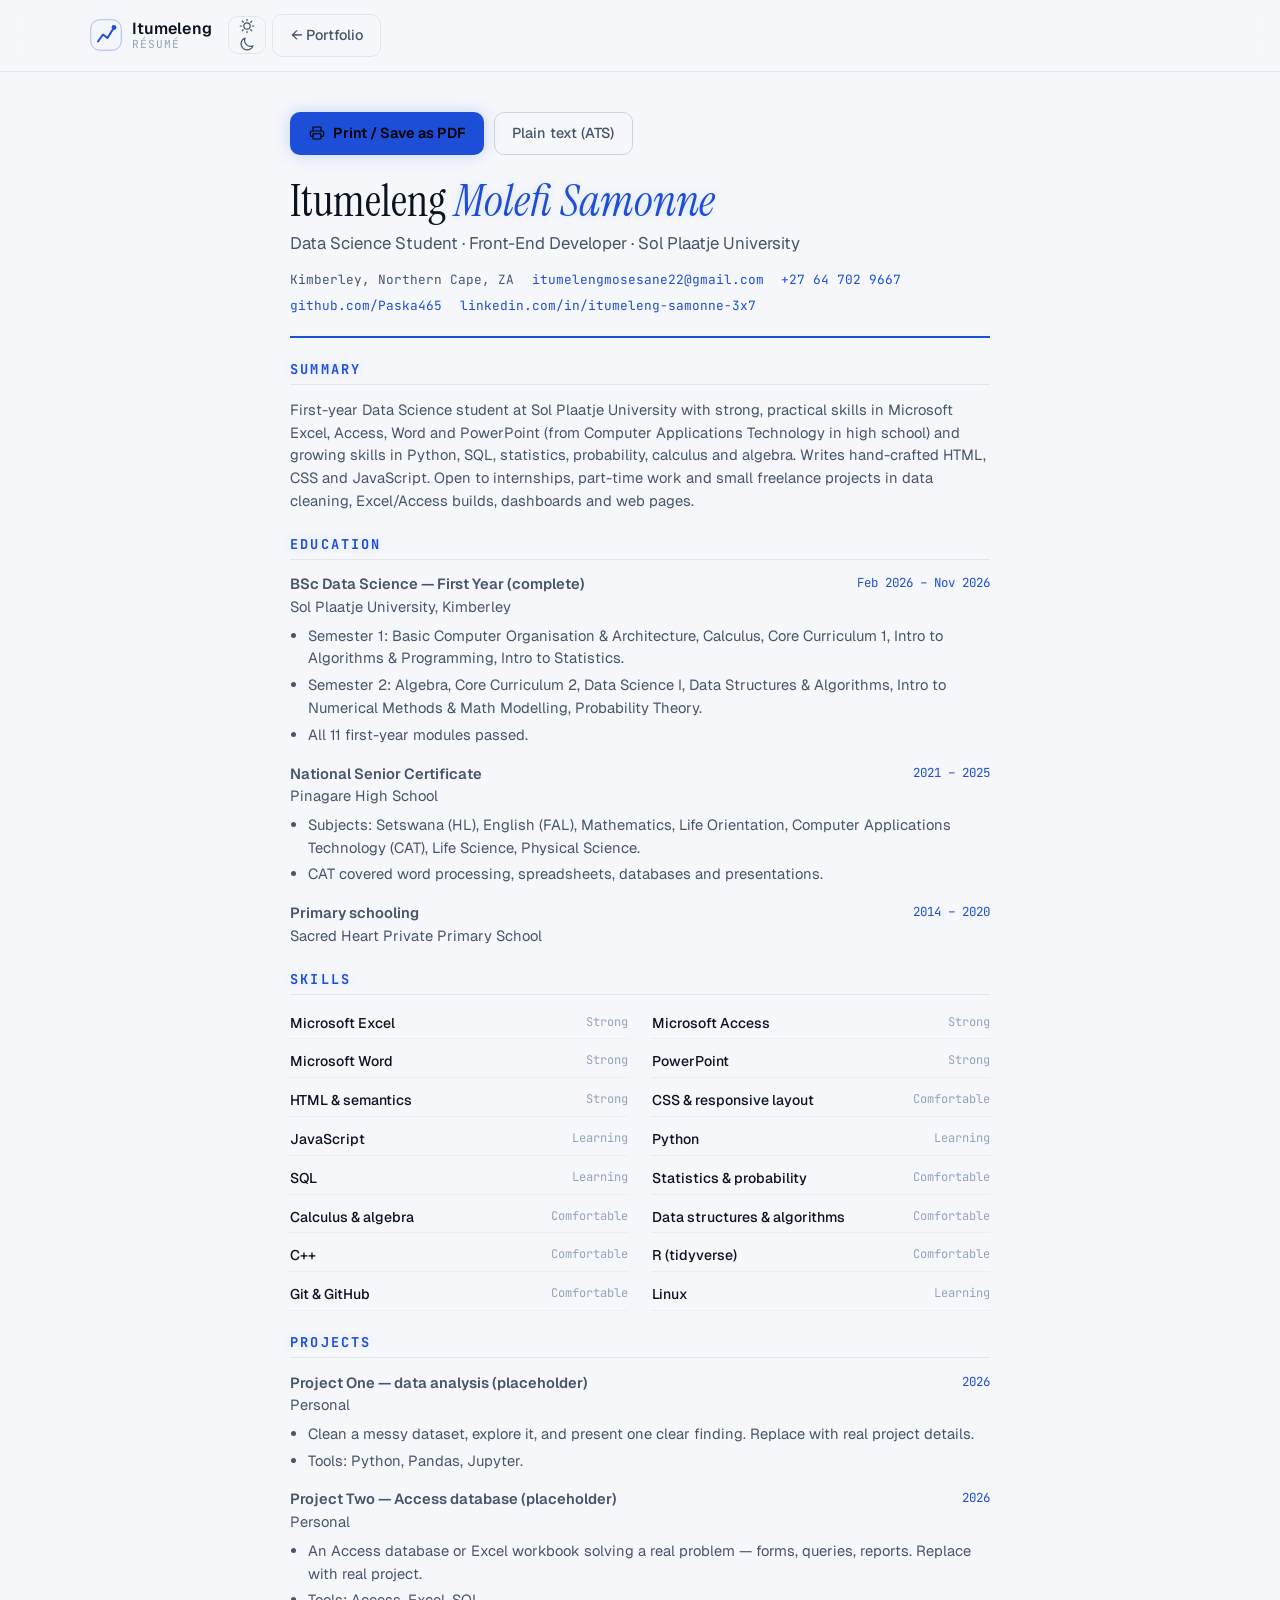
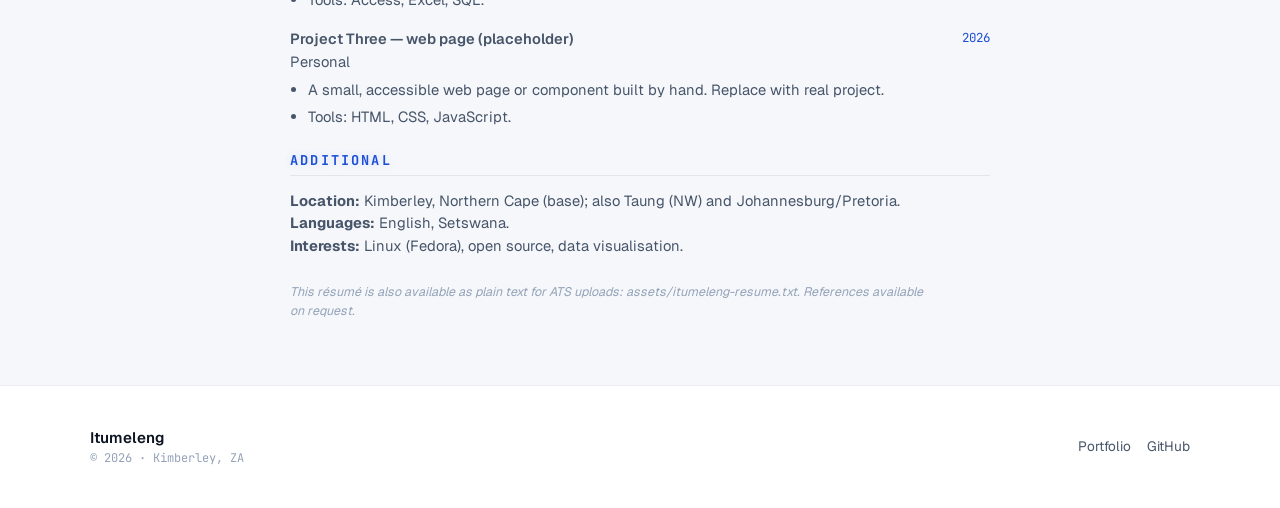
==== commit 7f7733f6: "feat: add C++ and R skills to resume and portfolio" ====
--- a/resume.html
+++ b/resume.html
@@ -192,6 +192,8 @@
           <div class="resume-skill"><strong>Statistics &amp; probability</strong><span>Comfortable</span></div>
           <div class="resume-skill"><strong>Calculus &amp; algebra</strong><span>Comfortable</span></div>
           <div class="resume-skill"><strong>Data structures &amp; algorithms</strong><span>Comfortable</span></div>
+          <div class="resume-skill"><strong>C++</strong><span>Comfortable</span></div>
+          <div class="resume-skill"><strong>R (tidyverse)</strong><span>Comfortable</span></div>
           <div class="resume-skill"><strong>Git &amp; GitHub</strong><span>Comfortable</span></div>
           <div class="resume-skill"><strong>Linux</strong><span>Learning</span></div>
         </div>
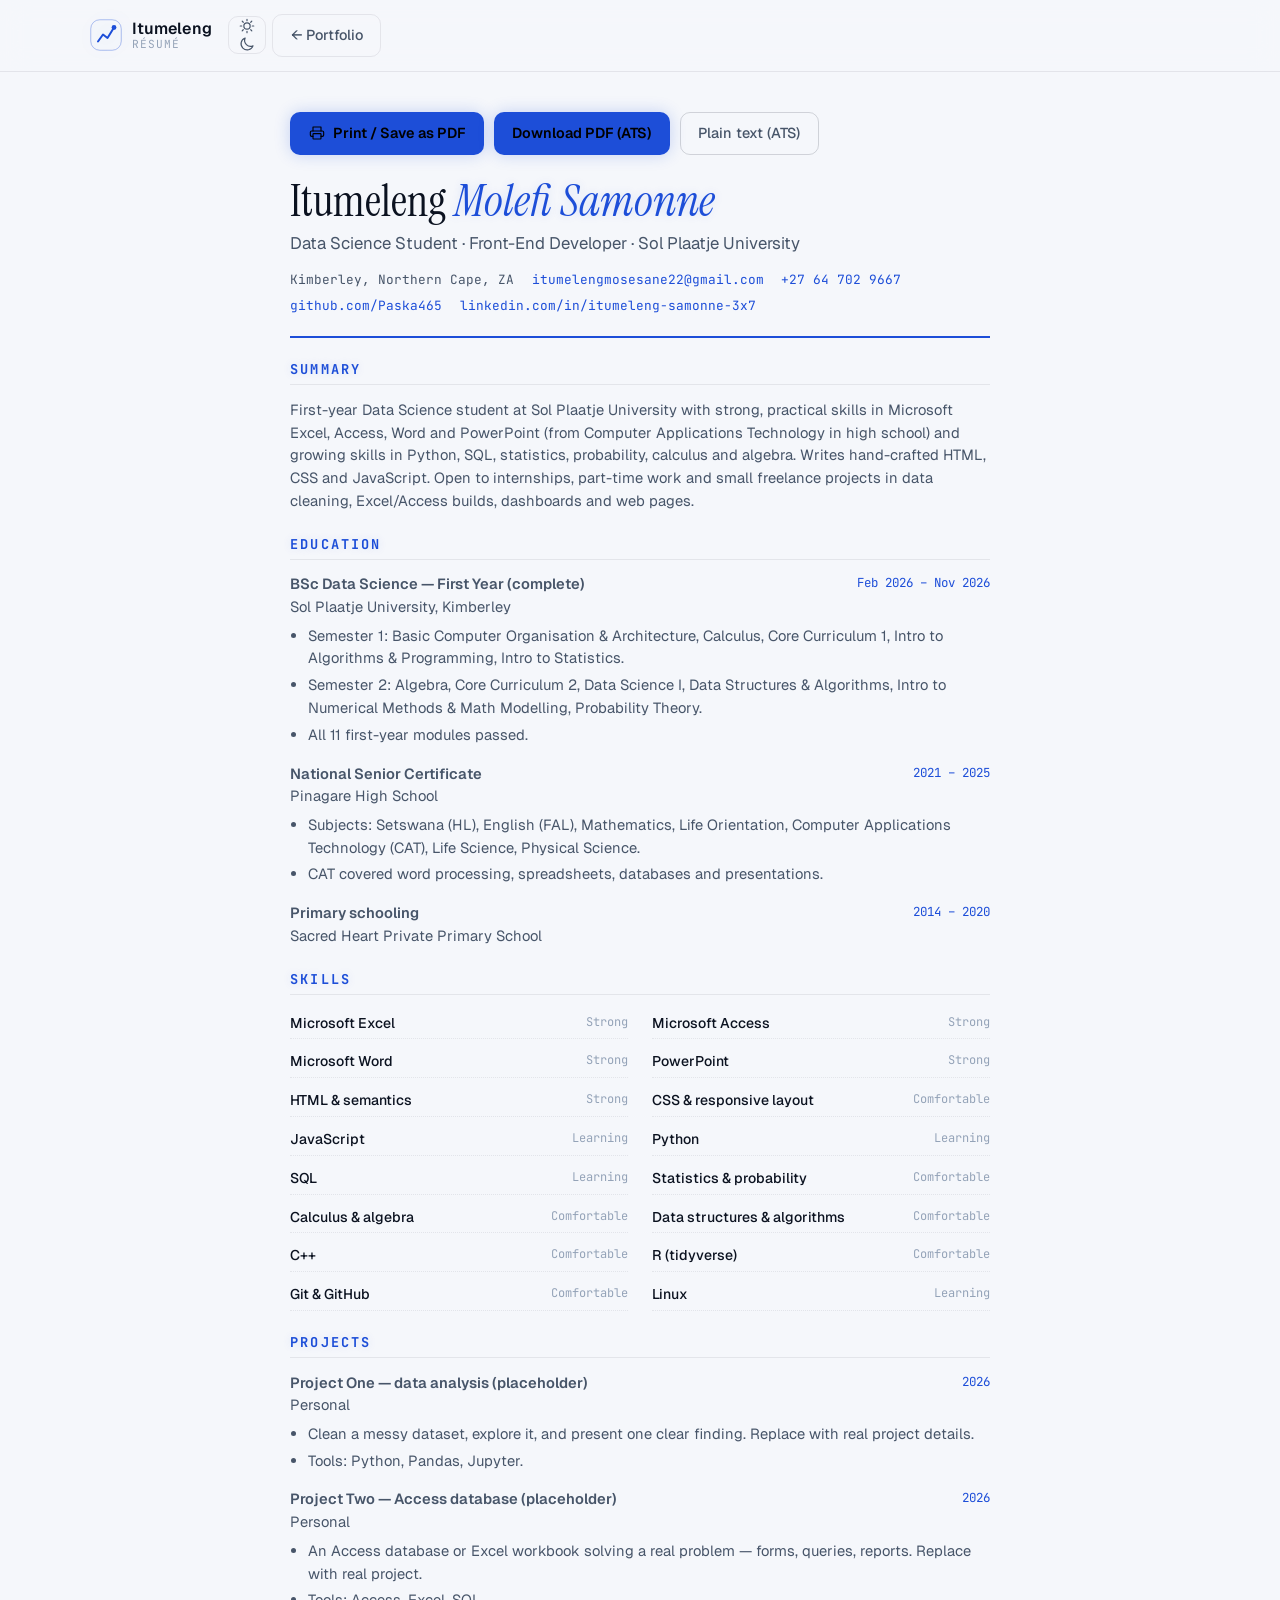
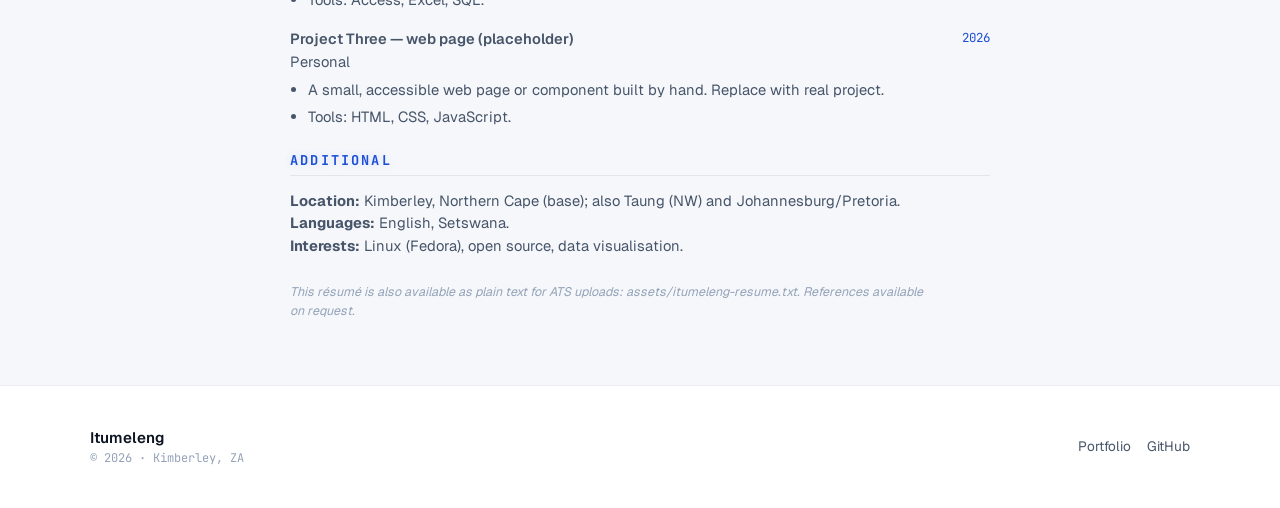
==== commit 7e09b9bf: "feat: add ATS-friendly PDF resume generation and include resume download link" ====
--- a/resume.html
+++ b/resume.html
@@ -108,6 +108,7 @@
           </svg>
           Print / Save as PDF
         </button>
+        <a class="button button-primary" href="assets/itumeleng-resume.pdf" download>Download PDF (ATS)</a>
         <a class="button button-quiet" href="assets/itumeleng-resume.txt" download>Plain text (ATS)</a>
       </div>
 
